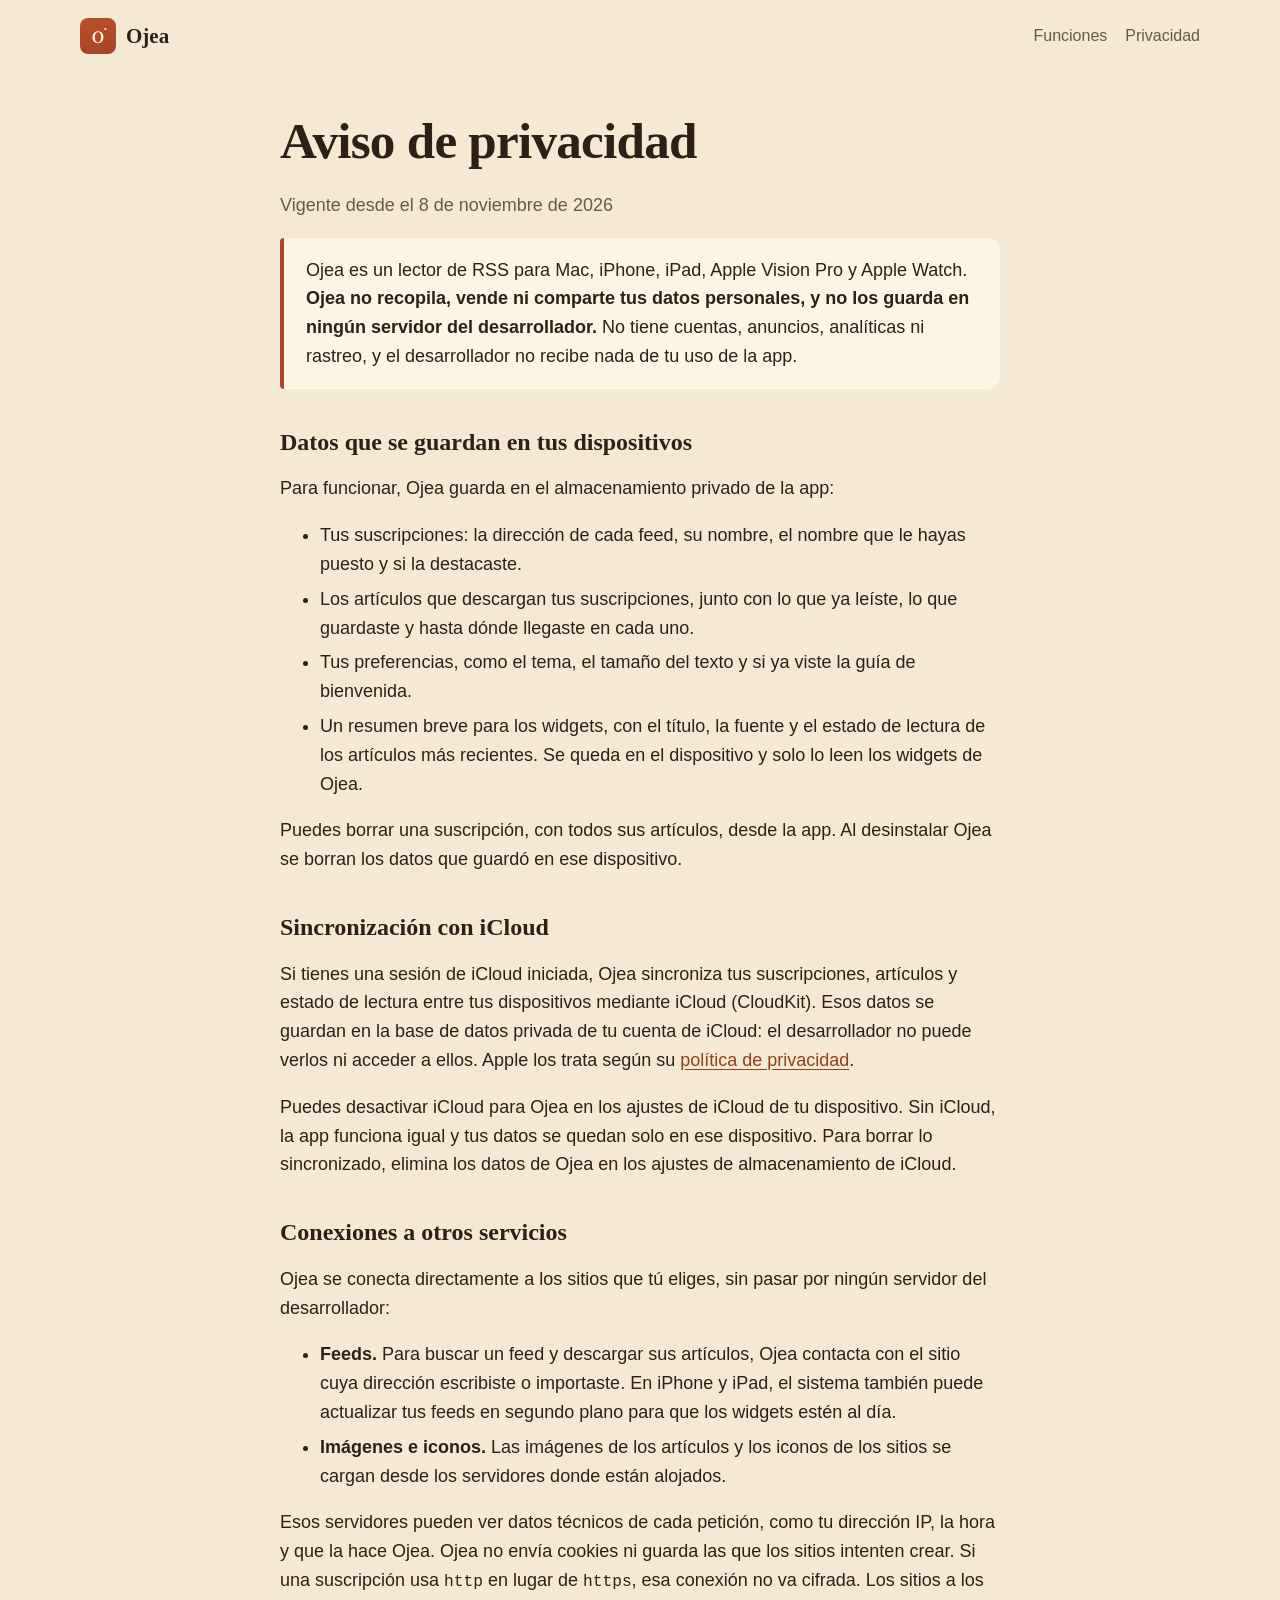
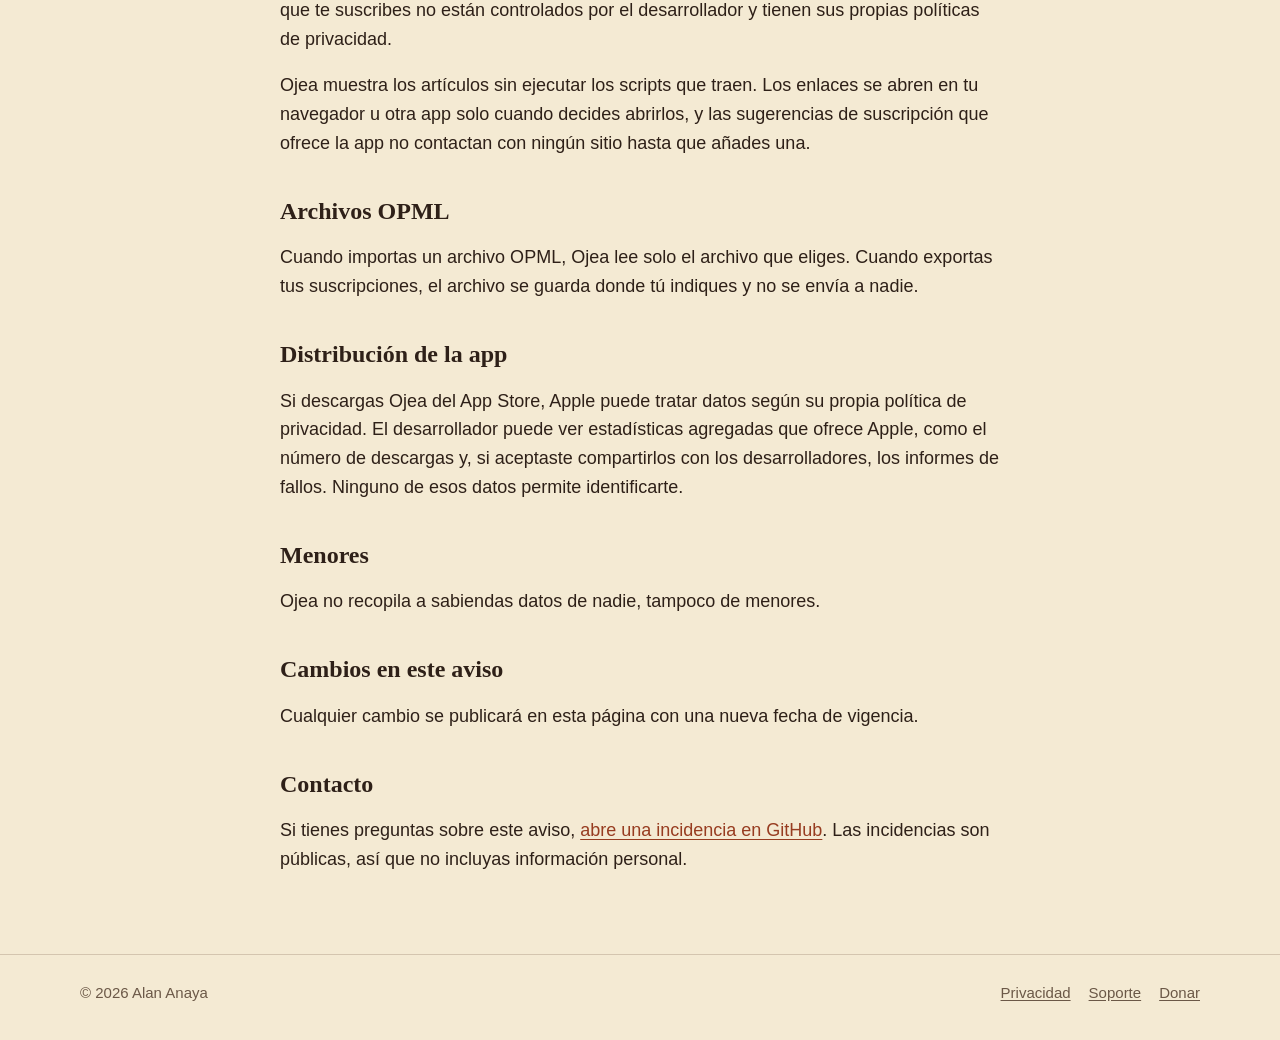
==== privacidad/index.html @ f63ed956 "Add landing page and privacy policy Co-Authored-By: Claude Opus 5.5 <noreply@anthropic.com>" ====
<!doctype html>
<html lang="es">
<head>
  <meta charset="utf-8">
  <meta name="viewport" content="width=device-width, initial-scale=1">
  <title>Aviso de privacidad · Ojea</title>
  <meta name="description" content="Ojea no recopila tus datos personales. Lee el aviso de privacidad completo.">
  <link rel="canonical" href="https://ojea.alananaya.dev/privacidad/">
  <meta property="og:title" content="Aviso de privacidad · Ojea">
  <meta property="og:description" content="Ojea no recopila tus datos personales. Lee el aviso de privacidad completo.">
  <meta property="og:type" content="website">
  <meta property="og:locale" content="es_ES">
  <meta property="og:url" content="https://ojea.alananaya.dev/privacidad/">
  <meta property="og:image" content="https://ojea.alananaya.dev/assets/img/icon.png">
  <meta name="theme-color" content="#f4ead3" media="(prefers-color-scheme: light)">
  <meta name="theme-color" content="#1b1411" media="(prefers-color-scheme: dark)">
  <link rel="icon" type="image/svg+xml" href="../assets/img/icon.svg">
  <link rel="apple-touch-icon" href="../assets/img/apple-touch-icon.png">
  <link rel="stylesheet" href="../assets/style.css">
</head>
<body>
<a class="skip" href="#main">Ir al contenido</a>
<header class="site-header">
  <div class="wrap">
    <a class="brand" href="../"><img src="../assets/img/icon.svg" alt="" width="36" height="36">Ojea</a>
    <nav class="site-nav" aria-label="Ojea">
      <a href="../#funciones">Funciones</a>
      <a href="./" aria-current="page">Privacidad</a>
    </nav>
  </div>
</header>
<main id="main" class="prose">
<h1>Aviso de privacidad</h1>
<p class="updated">Vigente desde el 8 de noviembre de 2026</p>
<p class="summary">Ojea es un lector de RSS para Mac, iPhone, iPad, Apple Vision Pro y Apple Watch. <strong>Ojea no recopila, vende ni comparte tus datos personales, y no los guarda en ningún servidor del desarrollador.</strong> No tiene cuentas, anuncios, analíticas ni rastreo, y el desarrollador no recibe nada de tu uso de la app.</p>

<h2>Datos que se guardan en tus dispositivos</h2>
<p>Para funcionar, Ojea guarda en el almacenamiento privado de la app:</p>
<ul>
  <li>Tus suscripciones: la dirección de cada feed, su nombre, el nombre que le hayas puesto y si la destacaste.</li>
  <li>Los artículos que descargan tus suscripciones, junto con lo que ya leíste, lo que guardaste y hasta dónde llegaste en cada uno.</li>
  <li>Tus preferencias, como el tema, el tamaño del texto y si ya viste la guía de bienvenida.</li>
  <li>Un resumen breve para los widgets, con el título, la fuente y el estado de lectura de los artículos más recientes. Se queda en el dispositivo y solo lo leen los widgets de Ojea.</li>
</ul>
<p>Puedes borrar una suscripción, con todos sus artículos, desde la app. Al desinstalar Ojea se borran los datos que guardó en ese dispositivo.</p>

<h2>Sincronización con iCloud</h2>
<p>Si tienes una sesión de iCloud iniciada, Ojea sincroniza tus suscripciones, artículos y estado de lectura entre tus dispositivos mediante iCloud (CloudKit). Esos datos se guardan en la base de datos privada de tu cuenta de iCloud: el desarrollador no puede verlos ni acceder a ellos. Apple los trata según su <a href="https://www.apple.com/es/legal/privacy/">política de privacidad</a>.</p>
<p>Puedes desactivar iCloud para Ojea en los ajustes de iCloud de tu dispositivo. Sin iCloud, la app funciona igual y tus datos se quedan solo en ese dispositivo. Para borrar lo sincronizado, elimina los datos de Ojea en los ajustes de almacenamiento de iCloud.</p>

<h2>Conexiones a otros servicios</h2>
<p>Ojea se conecta directamente a los sitios que tú eliges, sin pasar por ningún servidor del desarrollador:</p>
<ul>
  <li><strong>Feeds.</strong> Para buscar un feed y descargar sus artículos, Ojea contacta con el sitio cuya dirección escribiste o importaste. En iPhone y iPad, el sistema también puede actualizar tus feeds en segundo plano para que los widgets estén al día.</li>
  <li><strong>Imágenes e iconos.</strong> Las imágenes de los artículos y los iconos de los sitios se cargan desde los servidores donde están alojados.</li>
</ul>
<p>Esos servidores pueden ver datos técnicos de cada petición, como tu dirección IP, la hora y que la hace Ojea. Ojea no envía cookies ni guarda las que los sitios intenten crear. Si una suscripción usa <code>http</code> en lugar de <code>https</code>, esa conexión no va cifrada. Los sitios a los que te suscribes no están controlados por el desarrollador y tienen sus propias políticas de privacidad.</p>
<p>Ojea muestra los artículos sin ejecutar los scripts que traen. Los enlaces se abren en tu navegador u otra app solo cuando decides abrirlos, y las sugerencias de suscripción que ofrece la app no contactan con ningún sitio hasta que añades una.</p>

<h2>Archivos OPML</h2>
<p>Cuando importas un archivo OPML, Ojea lee solo el archivo que eliges. Cuando exportas tus suscripciones, el archivo se guarda donde tú indiques y no se envía a nadie.</p>

<h2>Distribución de la app</h2>
<p>Si descargas Ojea del App Store, Apple puede tratar datos según su propia política de privacidad. El desarrollador puede ver estadísticas agregadas que ofrece Apple, como el número de descargas y, si aceptaste compartirlos con los desarrolladores, los informes de fallos. Ninguno de esos datos permite identificarte.</p>

<h2>Menores</h2>
<p>Ojea no recopila a sabiendas datos de nadie, tampoco de menores.</p>

<h2>Cambios en este aviso</h2>
<p>Cualquier cambio se publicará en esta página con una nueva fecha de vigencia.</p>

<h2>Contacto</h2>
<p>Si tienes preguntas sobre este aviso, <a href="https://github.com/k4rmakoma0/ojea-landing/issues">abre una incidencia en GitHub</a>. Las incidencias son públicas, así que no incluyas información personal.</p>
</main>
<footer class="site-footer">
  <div class="wrap">
    <span>© 2026 Alan Anaya</span>
    <nav aria-label="Enlaces">
      <a href="./">Privacidad</a>
      <a href="https://github.com/k4rmakoma0/ojea-landing/issues">Soporte</a>
      <a href="https://buymeacoffee.com/alanxdev" rel="noopener">Donar</a>
    </nav>
  </div>
</footer>
</body>
</html>
---- assets/style.css ----
/* Colores del icono y de la app (Shared/Assets.xcassets): terracota sobre papel crema. */
:root {
  color-scheme: light dark;
  --paper: #f4ead3;
  --paper-raised: #fcf5e3;
  --paper-sunk: #ede0c4;
  --ink: #2e2018;
  --ink-soft: #6b5847;
  --line: rgb(84 54 30 / 20%);
  --accent: #a84526;
  --accent-ink: #fcf5e3;
  --link: #973c20;
  --shadow: 0 24px 60px rgb(84 54 30 / 22%);
  --serif: "New York", ui-serif, Georgia, "Times New Roman", serif;
  --sans: -apple-system, BlinkMacSystemFont, "SF Pro Text", "Segoe UI", Helvetica, Arial, sans-serif;
}

@media (prefers-color-scheme: dark) {
  :root {
    --paper: #1b1411;
    --paper-raised: #281e19;
    --paper-sunk: #140f0c;
    --ink: #f3ead8;
    --ink-soft: #b7a794;
    --line: rgb(243 234 216 / 14%);
    --accent: #e58a62;
    --accent-ink: #1b1411;
    --link: #e58a62;
    --shadow: 0 24px 60px rgb(0 0 0 / 50%);
  }
}

* { box-sizing: border-box; }

html { -webkit-text-size-adjust: 100%; }

body {
  margin: 0;
  background: var(--paper);
  color: var(--ink);
  font: 18px/1.6 var(--sans);
}

img { display: block; max-width: 100%; height: auto; }

a { color: var(--link); text-underline-offset: 0.15em; }

:focus-visible { outline: 3px solid var(--accent); outline-offset: 3px; border-radius: 4px; }

.skip {
  position: absolute;
  left: 16px;
  top: -60px;
  padding: 8px 14px;
  background: var(--accent);
  color: var(--accent-ink);
  border-radius: 8px;
}
.skip:focus { top: 12px; }

.wrap { width: min(1120px, 100% - 32px); margin-inline: auto; }

/* Cabecera */
.site-header { padding: 18px 0; }
.site-header .wrap { display: flex; align-items: center; justify-content: space-between; gap: 16px; }
.brand { display: flex; align-items: center; gap: 10px; color: inherit; font: 600 21px var(--serif); text-decoration: none; }
.brand img { width: 36px; height: 36px; }
.site-nav { display: flex; gap: 18px; font-size: 16px; }
.site-nav a { color: var(--ink-soft); text-decoration: none; }
.site-nav a:hover { color: var(--ink); text-decoration: underline; }

/* Portada */
.hero { display: grid; grid-template-columns: 6fr 5fr; align-items: center; gap: 56px; padding: 56px 0 0; }
.eyebrow { margin: 0 0 14px; color: var(--accent); font-size: 13px; font-weight: 700; letter-spacing: 0.14em; text-transform: uppercase; }
h1, h2, h3 { font-family: var(--serif); line-height: 1.15; text-wrap: balance; overflow-wrap: break-word; hyphens: auto; }
h1 { margin: 0 0 20px; font-size: clamp(2.6rem, 6.4vw, 4.4rem); letter-spacing: -0.015em; }
.lede { margin: 0 0 30px; max-width: 34rem; color: var(--ink-soft); font-size: clamp(1.1rem, 2.4vw, 1.3rem); }

.actions { display: flex; flex-wrap: wrap; align-items: center; gap: 12px 18px; }
.button {
  display: inline-block;
  padding: 13px 22px;
  border-radius: 12px;
  background: var(--accent);
  color: var(--accent-ink);
  font-weight: 600;
  text-decoration: none;
}
a.button:hover { filter: brightness(1.1); }
.button.soon { border: 1px dashed var(--accent); background: transparent; color: var(--accent); }
.requires { margin: 16px 0 0; color: var(--ink-soft); font-size: 15px; }

/* Ilustración del lector, hecha con la misma hoja de estilos que usa la app para los artículos */
.reader {
  position: relative;
  display: grid;
  grid-template-columns: 38% 1fr;
  overflow: hidden;
  border: 1px solid var(--line);
  border-radius: 18px;
  background: var(--paper-raised);
  box-shadow: var(--shadow);
  font-family: var(--serif);
  user-select: none;
}
.reader-list { padding: 18px 0; border-right: 1px solid var(--line); background: var(--paper-sunk); font-size: 13px; }
.reader-list p { margin: 0 16px 8px; color: var(--ink-soft); font: 700 10px var(--sans); letter-spacing: 0.12em; text-transform: uppercase; }
.reader-list ul { margin: 0 0 18px; padding: 0 8px; list-style: none; }
.reader-list li { display: flex; justify-content: space-between; gap: 8px; padding: 5px 8px; border-radius: 7px; }
.reader-list li span { color: var(--ink-soft); font-family: var(--sans); font-size: 11px; }
.reader-list li.on { background: rgb(168 69 38 / 16%); color: var(--accent); }
.reader-page { padding: 26px 24px 30px; }
.reader-page .meta { margin: 0 0 8px; color: var(--ink-soft); font-size: 11px; }
.reader-page h2 { hyphens: manual; margin: 0 0 16px; padding-bottom: 14px; border-bottom: 1px solid var(--line); font-size: 1.35rem; }
.reader-page p { margin: 0 0 12px; font-size: 14px; line-height: 1.6; }
.reader-page .fade { color: var(--ink-soft); }
.progress { position: absolute; right: 0; bottom: 0; left: 38%; height: 3px; background: var(--line); }
.progress::before { content: ""; display: block; width: 42%; height: 100%; background: var(--accent); }

/* Separador: la fila de puntos recuerda el punto del icono */
.dots {
  height: 8px;
  margin: 80px auto;
  background: radial-gradient(circle, var(--accent) 3px, transparent 3.5px) center / 28px 8px repeat-x;
  opacity: 0.55;
}

/* Funciones */
.section-head { max-width: 40rem; margin: 0 auto 34px; text-align: center; }
h2 { margin: 0 0 14px; font-size: clamp(1.8rem, 3.6vw, 2.5rem); }
.section-head p { margin: 0; color: var(--ink-soft); }

.tiles { display: grid; grid-template-columns: repeat(3, 1fr); gap: 16px; padding: 0; margin: 0; list-style: none; }
.tiles li { padding: 24px; border: 1px solid var(--line); border-radius: 16px; background: var(--paper-raised); }
.tiles svg { width: 28px; height: 28px; margin-bottom: 12px; color: var(--accent); }
h3 { margin: 0 0 6px; font-size: 1.2rem; }
.tiles p { margin: 0; color: var(--ink-soft); font-size: 16px; line-height: 1.5; }

/* Plataformas */
.platforms { display: grid; grid-template-columns: repeat(5, 1fr); gap: 12px; padding: 0; margin: 0; list-style: none; text-align: center; }
.platforms li { padding: 20px 12px; border-top: 3px solid var(--accent); border-radius: 4px 4px 14px 14px; background: var(--paper-raised); }
.platforms strong { display: block; font: 600 1.1rem var(--serif); }
.platforms span { color: var(--ink-soft); font-size: 15px; }

/* Privacidad */
.privacy-callout {
  display: grid;
  grid-template-columns: auto 1fr;
  gap: 28px;
  align-items: center;
  max-width: 860px;
  margin: 0 auto;
  padding: 34px 38px;
  border-radius: 22px;
  background: var(--accent);
  color: var(--accent-ink);
}
.privacy-callout svg { width: 56px; height: 56px; }
.privacy-callout h2 { margin-bottom: 8px; font-size: clamp(1.5rem, 3vw, 2rem); }
.privacy-callout p { margin: 0; }
.privacy-callout a { color: inherit; font-weight: 600; }

.donate { margin-top: 80px; text-align: center; }
.donate p { max-width: 38rem; margin: 0 auto 22px; color: var(--ink-soft); }

.name-note { margin: 80px auto 0; max-width: 38rem; text-align: center; color: var(--ink-soft); font: italic 1.15rem/1.5 var(--serif); }

/* Pie */
.site-footer { margin-top: 80px; padding: 26px 0 36px; border-top: 1px solid var(--line); color: var(--ink-soft); font-size: 15px; }
.site-footer .wrap { display: flex; flex-wrap: wrap; justify-content: space-between; gap: 10px 24px; }
.site-footer nav { display: flex; flex-wrap: wrap; gap: 8px 18px; }
.site-footer a { color: inherit; }

/* Páginas de texto */
.prose { width: min(720px, 100% - 32px); margin: 40px auto 0; }
.prose h1 { font-size: clamp(2.2rem, 6vw, 3.2rem); }
.prose h2 { margin: 40px 0 8px; font-size: 1.5rem; }
.prose .updated { color: var(--ink-soft); }
.prose .summary { padding: 18px 22px; border-left: 4px solid var(--accent); border-radius: 4px 12px 12px 4px; background: var(--paper-raised); }
.prose li { margin-bottom: 6px; }
.prose code { font-size: 0.9em; }

@media (max-width: 960px) {
  .platforms { grid-template-columns: repeat(3, 1fr); }
}

@media (max-width: 860px) {
  body { font-size: 17px; }
  .hero { grid-template-columns: 1fr; gap: 40px; padding-top: 24px; }
  .dots { margin: 56px auto; }
  .tiles { grid-template-columns: 1fr; }
  .platforms { grid-template-columns: repeat(2, 1fr); }
  .privacy-callout { grid-template-columns: 1fr; gap: 16px; padding: 26px; }
  .donate, .name-note, .site-footer { margin-top: 56px; }
}

@media (max-width: 480px) {
  .reader { grid-template-columns: 1fr; }
  .reader-list { display: none; }
  .progress { left: 0; }
}
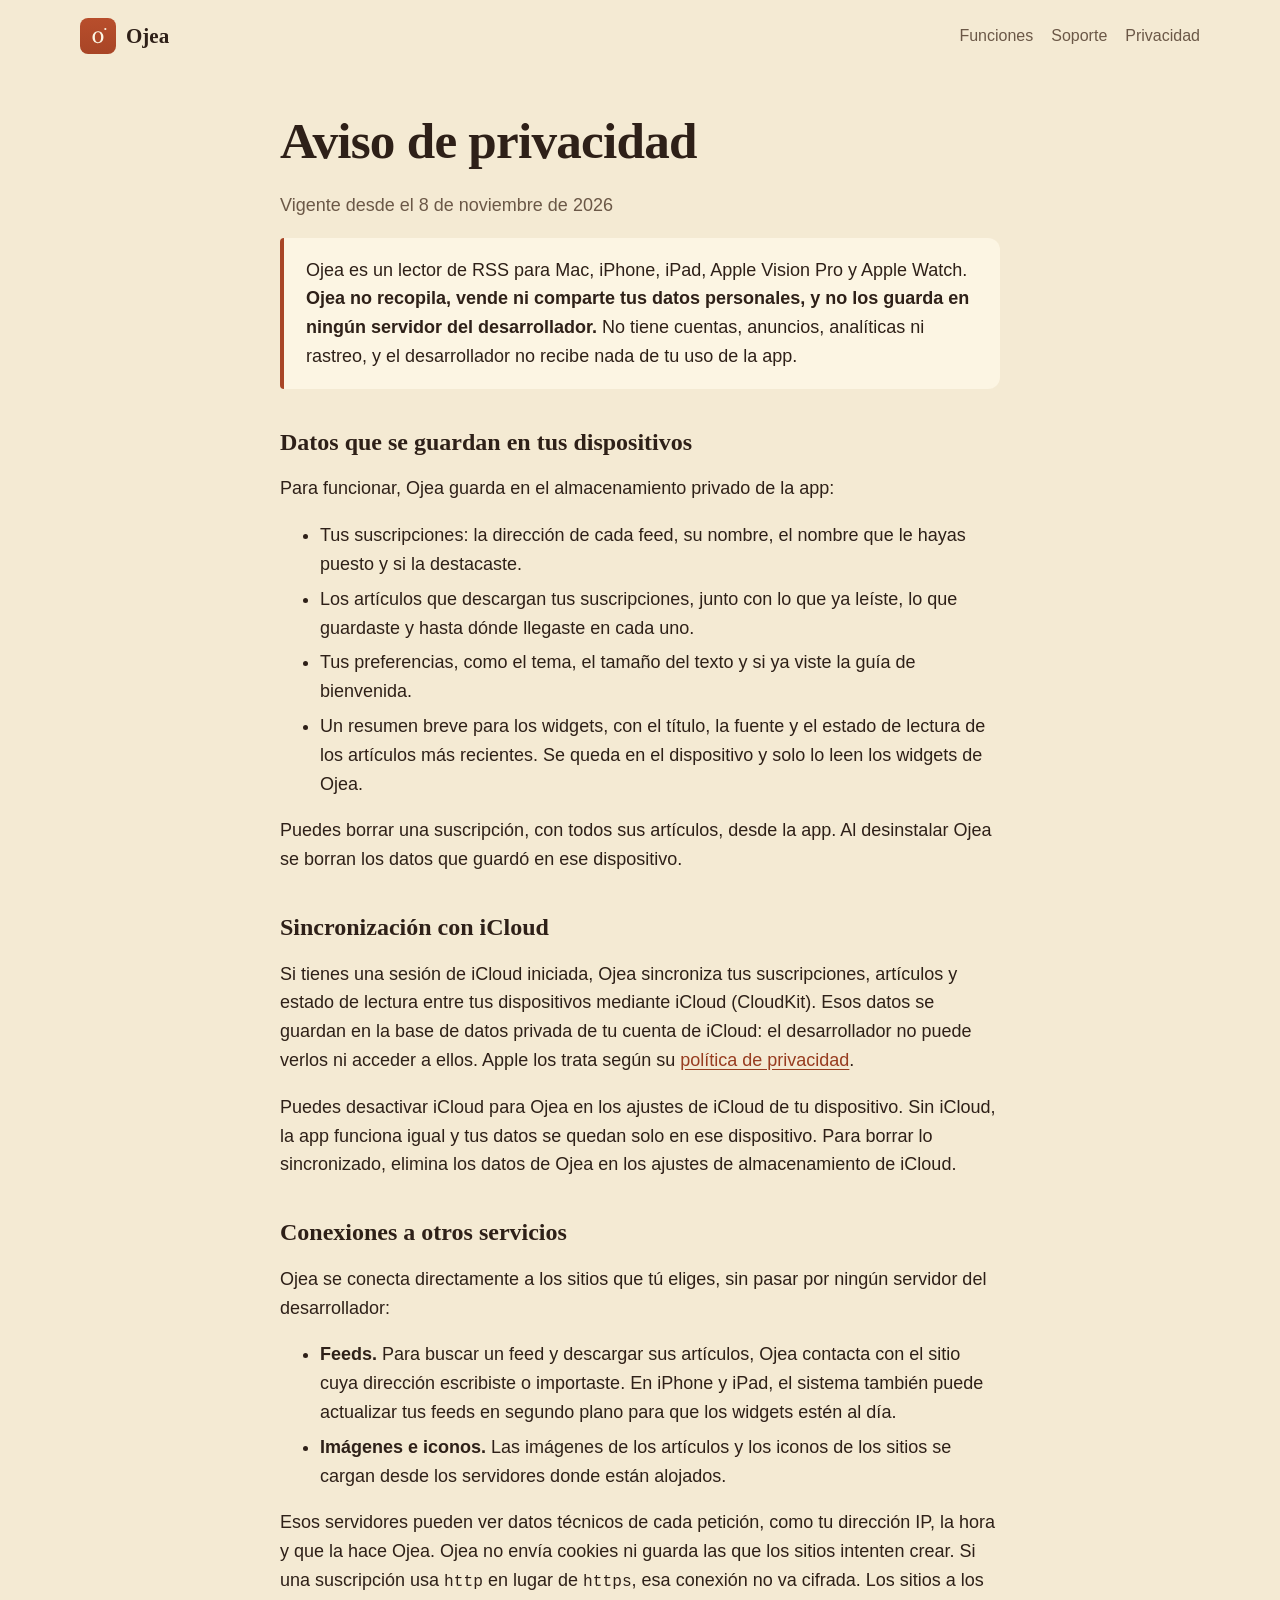
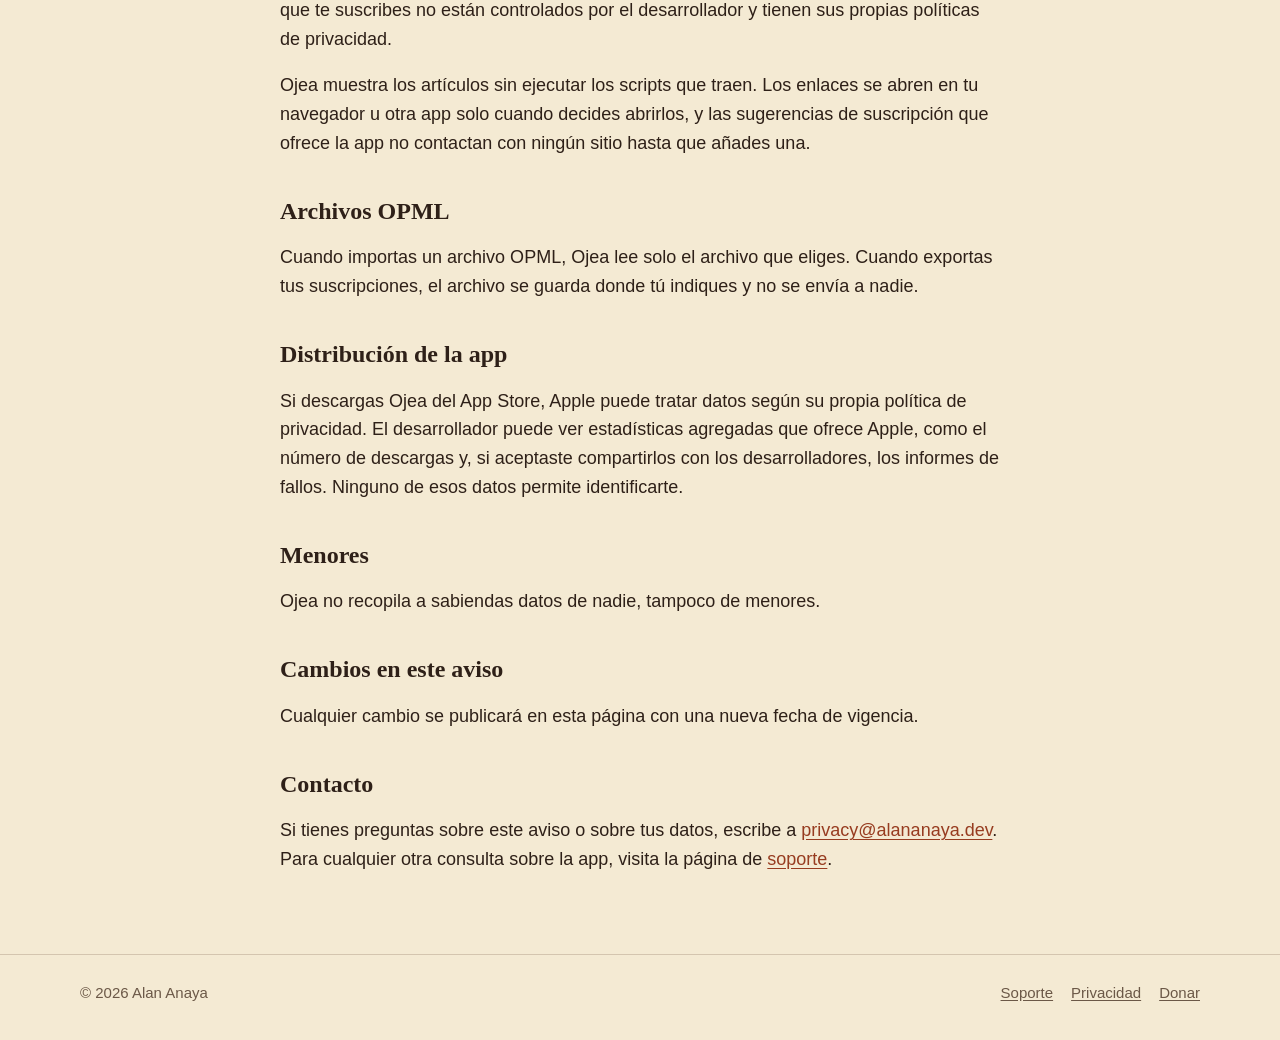
==== commit dafbaf3a: "Add a support page and contact emails Co-Authored-By: Claude Opus 5.5 <noreply@anthropic.com>" ====
--- a/privacidad/index.html
+++ b/privacidad/index.html
@@ -25,6 +25,7 @@
     <a class="brand" href="../"><img src="../assets/img/icon.svg" alt="" width="36" height="36">Ojea</a>
     <nav class="site-nav" aria-label="Ojea">
       <a href="../#funciones">Funciones</a>
+      <a href="../soporte/">Soporte</a>
       <a href="./" aria-current="page">Privacidad</a>
     </nav>
   </div>
@@ -70,15 +71,15 @@
 <p>Cualquier cambio se publicará en esta página con una nueva fecha de vigencia.</p>
 
 <h2>Contacto</h2>
-<p>Si tienes preguntas sobre este aviso, <a href="https://github.com/k4rmakoma0/ojea-landing/issues">abre una incidencia en GitHub</a>. Las incidencias son públicas, así que no incluyas información personal.</p>
+<p>Si tienes preguntas sobre este aviso o sobre tus datos, escribe a <a href="mailto:privacy@alananaya.dev">privacy@alananaya.dev</a>. Para cualquier otra consulta sobre la app, visita la página de <a href="../soporte/">soporte</a>.</p>
 </main>
 <footer class="site-footer">
   <div class="wrap">
     <span>© 2026 Alan Anaya</span>
     <nav aria-label="Enlaces">
+      <a href="../soporte/">Soporte</a>
       <a href="./">Privacidad</a>
-      <a href="https://github.com/k4rmakoma0/ojea-landing/issues">Soporte</a>
-      <a href="https://buymeacoffee.com/alanxdev" rel="noopener">Donar</a>
+      <a href="https://buymeacoffee.com/k4rmakoma" rel="noopener">Donar</a>
     </nav>
   </div>
 </footer>
--- a/assets/style.css
+++ b/assets/style.css
@@ -175,6 +175,8 @@
 .prose { width: min(720px, 100% - 32px); margin: 40px auto 0; }
 .prose h1 { font-size: clamp(2.2rem, 6vw, 3.2rem); }
 .prose h2 { margin: 40px 0 8px; font-size: 1.5rem; }
+.prose h3 { margin: 26px 0 6px; font-size: 1.15rem; }
+.prose h3 + p { margin-top: 0; }
 .prose .updated { color: var(--ink-soft); }
 .prose .summary { padding: 18px 22px; border-left: 4px solid var(--accent); border-radius: 4px 12px 12px 4px; background: var(--paper-raised); }
 .prose li { margin-bottom: 6px; }
